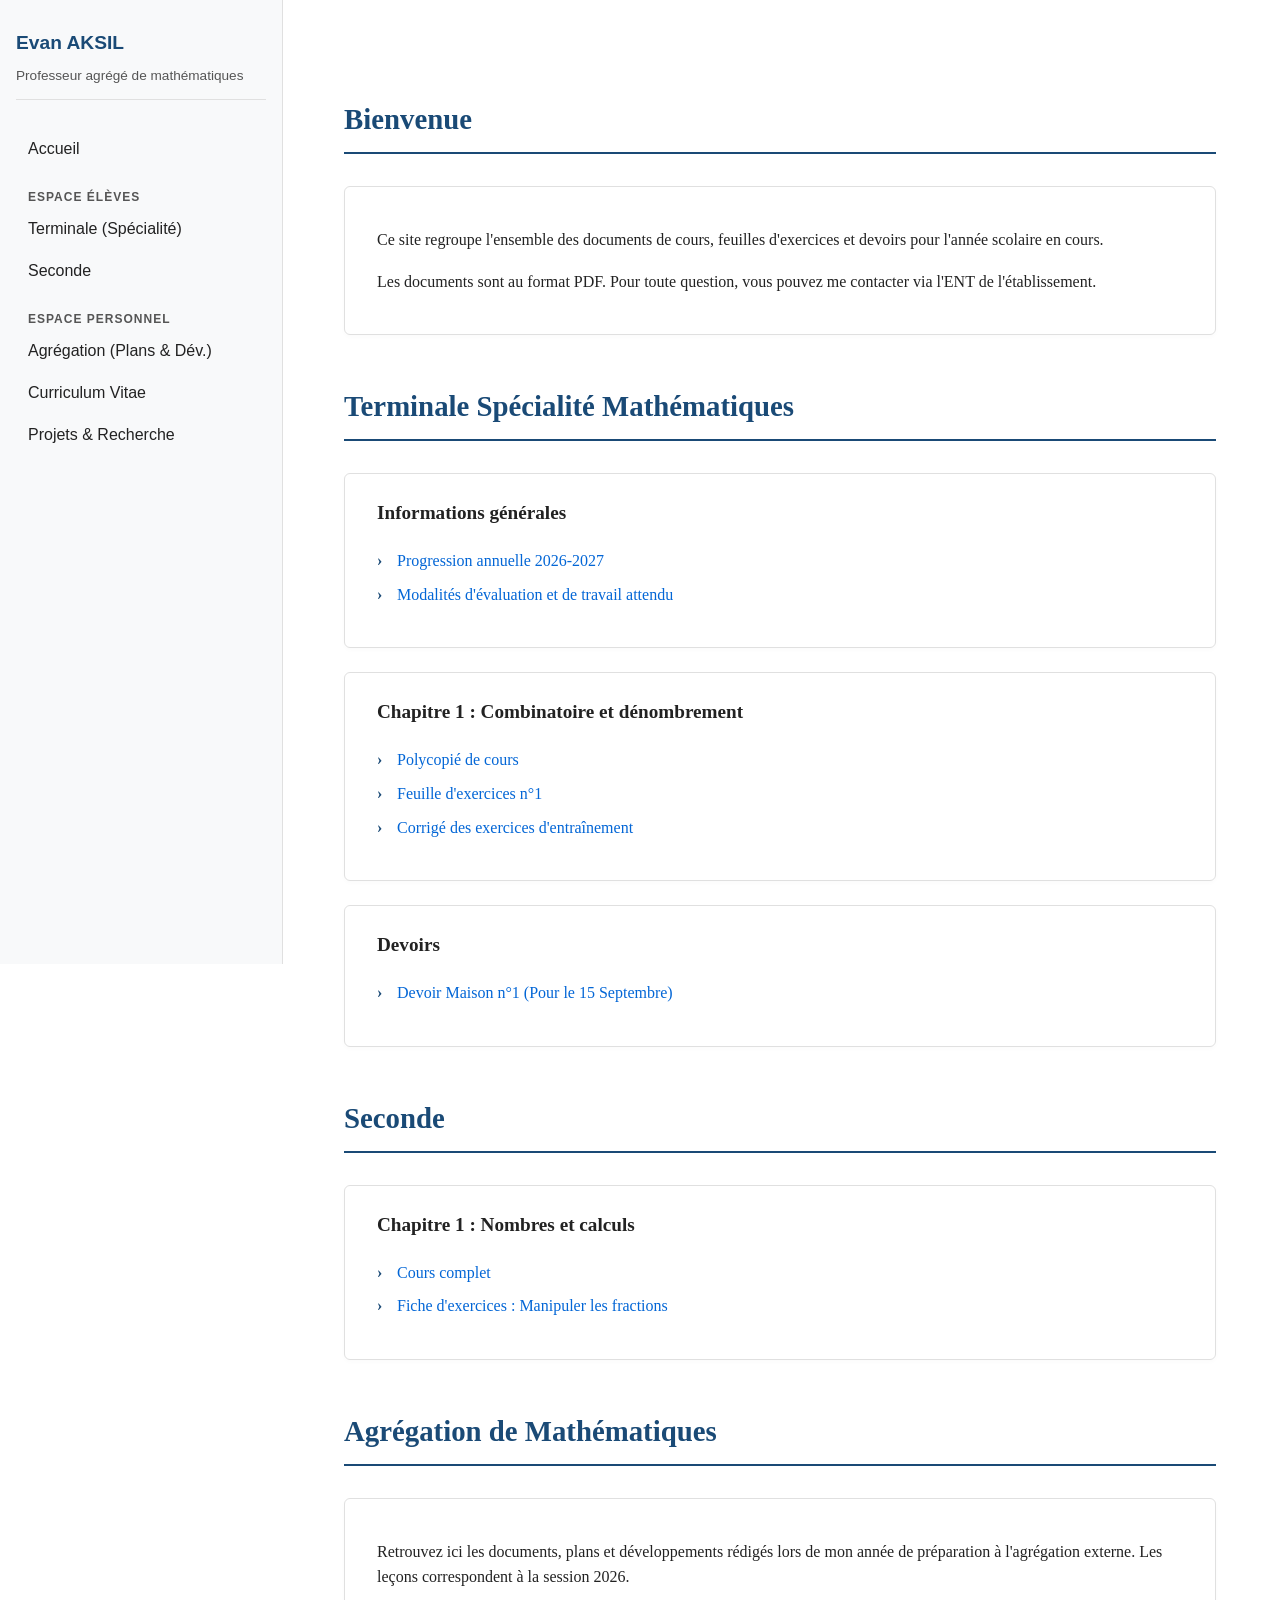
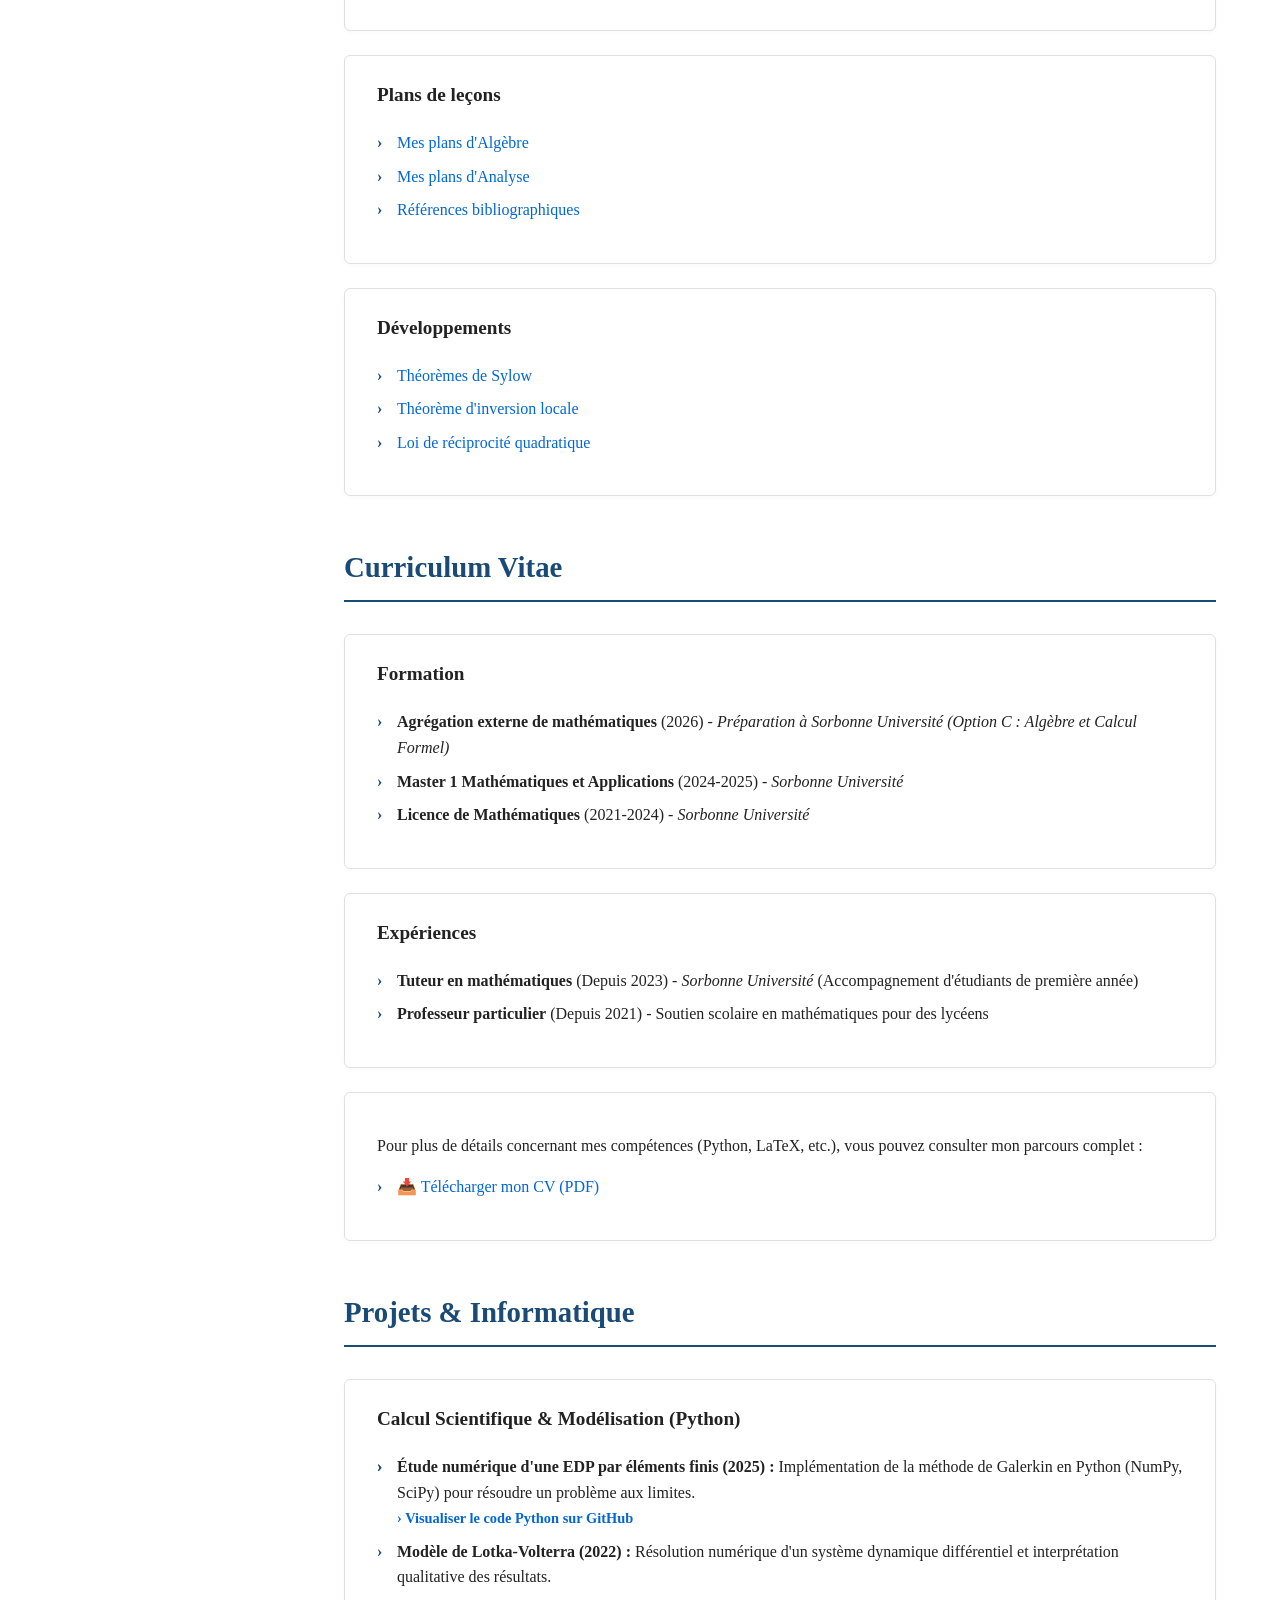
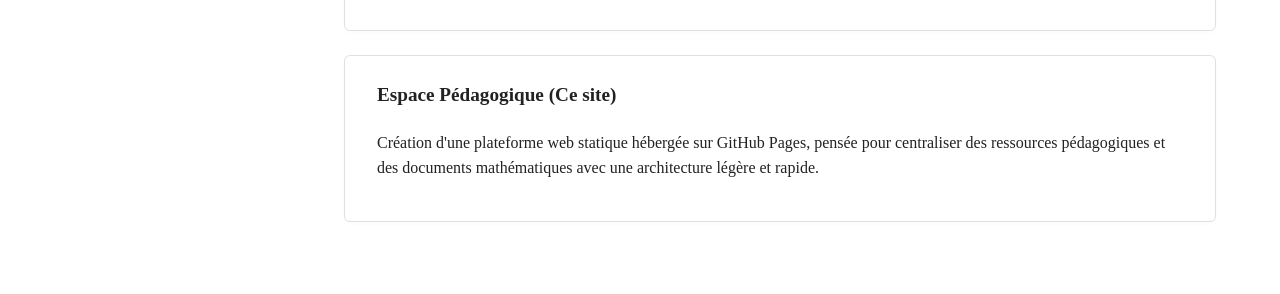
==== index.html @ c9515643 "Update index.html" ====
<!DOCTYPE html>
<html lang="fr">
<head>
    <meta charset="UTF-8">
    <meta name="viewport" content="width=device-width, initial-scale=1.0">
    <title>Mathématiques - M. AKSIL</title>
    <link rel="stylesheet" href="style.css">
</head>
<body>

    <!-- MENU LATÉRAL -->
    <nav class="sidebar">
        <div class="profile">
            <h1>Evan AKSIL</h1>
            <p class="subtitle">Professeur agrégé de mathématiques</p>
        </div>
        
        <ul class="nav-links">
            <li><a href="#accueil">Accueil</a></li>
            
            <li class="menu-header">ESPACE ÉLÈVES</li>
            <li><a href="#terminale">Terminale (Spécialité)</a></li>
            <li><a href="#seconde">Seconde</a></li>
            
            <li class="menu-header">ESPACE PERSONNEL</li>
            <li><a href="#agregation">Agrégation (Plans & Dév.)</a></li>
            <li><a href="#cv">Curriculum Vitae</a></li>
            <li><a href="#projets">Projets & Recherche</a></li>
        </ul>
    </nav>

    <!-- CONTENU PRINCIPAL -->
    <main class="content">
        
        <!-- SECTION ACCUEIL -->
        <section id="accueil">
            <h2>Bienvenue</h2>
            <div class="block">
                <p>Ce site regroupe l'ensemble des documents de cours, feuilles d'exercices et devoirs pour l'année scolaire en cours.</p>
                <p>Les documents sont au format PDF. Pour toute question, vous pouvez me contacter via l'ENT de l'établissement.</p>
            </div>
        </section>

        <!-- SECTION TERMINALE -->
        <section id="terminale">
            <h2>Terminale Spécialité Mathématiques</h2>
            
            <div class="block">
                <h3>Informations générales</h3>
                <ul class="doc-list">
                    <li><a href="#">Progression annuelle 2026-2027</a></li>
                    <li><a href="#">Modalités d'évaluation et de travail attendu</a></li>
                </ul>
            </div>

            <div class="block">
                <h3>Chapitre 1 : Combinatoire et dénombrement</h3>
                <ul class="doc-list">
                    <li><a href="#">Polycopié de cours</a></li>
                    <li><a href="#">Feuille d'exercices n°1</a></li>
                    <li><a href="#">Corrigé des exercices d'entraînement</a></li>
                </ul>
            </div>

            <div class="block">
                <h3>Devoirs</h3>
                <ul class="doc-list">
                    <li><a href="#">Devoir Maison n°1 (Pour le 15 Septembre)</a></li>
                </ul>
            </div>
        </section>

        <!-- SECTION SECONDE -->
        <section id="seconde">
            <h2>Seconde</h2>
            
            <div class="block">
                <h3>Chapitre 1 : Nombres et calculs</h3>
                <ul class="doc-list">
                    <li><a href="#">Cours complet</a></li>
                    <li><a href="#">Fiche d'exercices : Manipuler les fractions</a></li>
                </ul>
            </div>
        </section>

        <!-- SECTION AGRÉGATION -->
        <section id="agregation">
            <h2>Agrégation de Mathématiques</h2>
            <div class="block">
                <p>Retrouvez ici les documents, plans et développements rédigés lors de mon année de préparation à l'agrégation externe. Les leçons correspondent à la session 2026.</p>
            </div>
            
            <div class="block">
                <h3>Plans de leçons</h3>
                <ul class="doc-list">
                    <li><a href="ilovepdf_merged2.pdf" target="_blank">Mes plans d'Algèbre</a></li>
                    <li><a href="ilovepdf_merged.pdf" target="_blank">Mes plans d'Analyse</a></li>
                    <li><a href="#">Références bibliographiques</a></li>
                </ul>
            </div>

            <div class="block">
                <h3>Développements</h3>
                <ul class="doc-list">
                    <li><a href="#">Théorèmes de Sylow</a></li>
                    <li><a href="#">Théorème d'inversion locale</a></li>
                    <li><a href="#">Loi de réciprocité quadratique</a></li>
                </ul>
            </div>
        </section>

        <!-- SECTION CV -->
        <section id="cv">
            <h2>Curriculum Vitae</h2>
            
            <div class="block">
                <h3>Formation</h3>
                <ul class="doc-list">
                    <li><strong>Agrégation externe de mathématiques</strong> (2026) - <em>Préparation à Sorbonne Université (Option C : Algèbre et Calcul Formel)</em></li>
                    <li><strong>Master 1 Mathématiques et Applications</strong> (2024-2025) - <em>Sorbonne Université</em></li>
                    <li><strong>Licence de Mathématiques</strong> (2021-2024) - <em>Sorbonne Université</em></li>
                </ul>
            </div>

            <div class="block">
                <h3>Expériences</h3>
                <ul class="doc-list">
                    <li><strong>Tuteur en mathématiques</strong> (Depuis 2023) - <em>Sorbonne Université</em> (Accompagnement d'étudiants de première année)</li>
                    <li><strong>Professeur particulier</strong> (Depuis 2021) - Soutien scolaire en mathématiques pour des lycéens</li>
                </ul>
            </div>

            <div class="block">
                <p>Pour plus de détails concernant mes compétences (Python, LaTeX, etc.), vous pouvez consulter mon parcours complet :</p>
                <ul class="doc-list">
                    <li><a href="chemin/vers/ton_cv.pdf">📥 Télécharger mon CV (PDF)</a></li>
                </ul>
            </div>
        </section>

        <section id="projets">
            <h2>Projets & Informatique</h2>
            
            <div class="block">
                <h3>Calcul Scientifique & Modélisation (Python)</h3>
                <ul class="doc-list">
                    <li>
    <li>
    <strong>Étude numérique d'une EDP par éléments finis (2025) :</strong> Implémentation de la méthode de Galerkin en Python (NumPy, SciPy) pour résoudre un problème aux limites.
    <br>
    <a href="https://github.com/EvanAksil/EvanAksil-.github.io/blob/main/projet_edp.ipynb" target="_blank" style="color: #0366d6; font-size: 0.9em; font-weight: bold; text-decoration: none;">
        › Visualiser le code Python sur GitHub
    </a>
</li>
</li>
                    <li><strong>Modèle de Lotka-Volterra (2022) :</strong> Résolution numérique d'un système dynamique différentiel et interprétation qualitative des résultats.</li>
                </ul>
            </div>

            <div class="block">
                <h3>Espace Pédagogique (Ce site)</h3>
                <p>Création d'une plateforme web statique hébergée sur GitHub Pages, pensée pour centraliser des ressources pédagogiques et des documents mathématiques avec une architecture légère et rapide.</p>
            </div>
        </section>

    </main>

</body>
</html>
---- style.css ----
/* VARIABLES DE COULEURS (Sobres et épurées) */
:root {
    --bg-white: #ffffff;
    --text-main: #222222;
    --text-light: #555555;
    --sidebar-bg: #f8f9fa; /* Gris très clair pour le menu */
    --border-color: #e0e0e0;
    --accent-color: #1a4a76; /* Bleu académique très sobre */
}

/* BASE */
body {
    margin: 0;
    padding: 0;
    display: flex;
    min-height: 100vh;
    background-color: var(--bg-white);
    color: var(--text-main);
    scroll-behavior: smooth; /* Défilement doux quand on clique dans le menu */
}

/* TYPOGRAPHIE */
.content {
    font-family: "Georgia", "Palatino", serif; /* Style académique / LaTeX */
    line-height: 1.6;
}
.sidebar {
    font-family: -apple-system, BlinkMacSystemFont, "Segoe UI", Roboto, sans-serif; /* Interface moderne */
}

/* MENU LATÉRAL */
.sidebar {
    width: 250px;
    background-color: var(--sidebar-bg);
    border-right: 1px solid var(--border-color);
    position: fixed;
    height: 100vh;
    overflow-y: auto;
    padding: 2rem 1rem;
}

.profile h1 {
    font-size: 1.2rem;
    margin: 0 0 5px 0;
    color: var(--accent-color);
}

.profile .subtitle {
    font-size: 0.85rem;
    color: var(--text-light);
    margin-bottom: 2rem;
    padding-bottom: 1rem;
    border-bottom: 1px solid var(--border-color);
}

.nav-links {
    list-style: none;
    padding: 0;
    margin: 0;
}

.nav-links li {
    margin-bottom: 0.5rem;
}

.nav-links a {
    text-decoration: none;
    color: var(--text-main);
    display: block;
    padding: 8px 12px;
    border-radius: 4px;
    transition: background-color 0.2s, color 0.2s;
}

.nav-links a:hover {
    background-color: var(--border-color);
    color: var(--accent-color);
}

/* TITRES DES RUBRIQUES DANS LE MENU */
.menu-header {
    font-size: 0.75rem;
    font-weight: bold;
    color: var(--text-light);
    letter-spacing: 1px;
    margin-top: 1.5rem;
    margin-bottom: 0.5rem;
    padding-left: 12px;
}

/* CONTENU PRINCIPAL */
.content {
    margin-left: 280px; /* Laisse la place au menu fixe */
    padding: 3rem 4rem;
    max-width: 900px;
    width: 100%;
}

.content h2 {
    color: var(--accent-color);
    font-size: 1.8rem;
    border-bottom: 2px solid var(--accent-color);
    padding-bottom: 10px;
    margin-top: 3rem;
    margin-bottom: 2rem;
}

/* LES BLOCS DE CONTENU */
.block {
    background-color: var(--bg-white);
    border: 1px solid var(--border-color);
    border-radius: 6px; /* Coins légèrement arrondis */
    padding: 1.5rem 2rem;
    margin-bottom: 1.5rem;
    box-shadow: 0 2px 5px rgba(0,0,0,0.02); /* Ombre ultra discrète */
}

.block h3 {
    margin-top: 0;
    font-size: 1.2rem;
    color: var(--text-main);
}

/* LISTES DE DOCUMENTS */
.doc-list {
    list-style: none;
    padding: 0;
}

.doc-list li {
    margin-bottom: 8px;
    padding-left: 20px;
    position: relative;
}

/* Petite flèche personnalisée devant les liens */
.doc-list li::before {
    content: "›";
    position: absolute;
    left: 0;
    color: var(--accent-color);
    font-weight: bold;
}

.doc-list a {
    color: #0366d6;
    text-decoration: none;
}

.doc-list a:hover {
    text-decoration: underline;
}
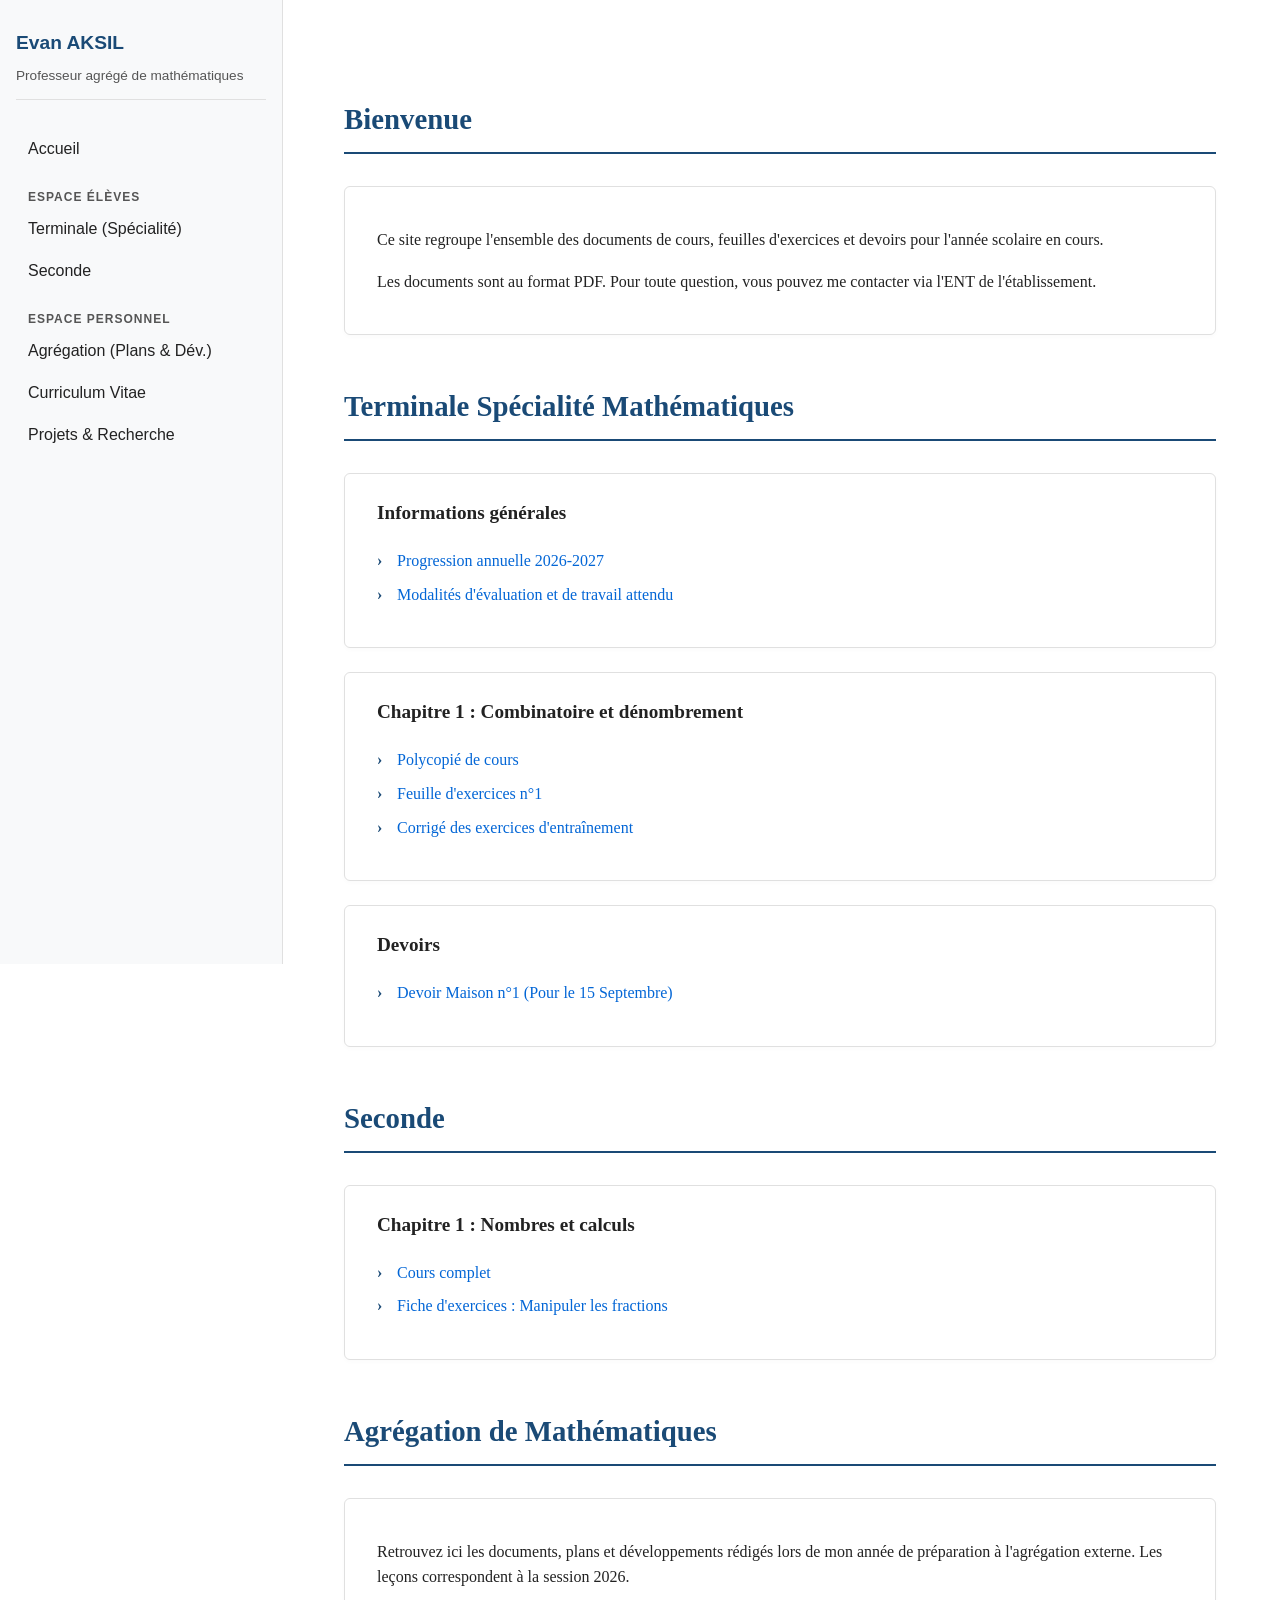
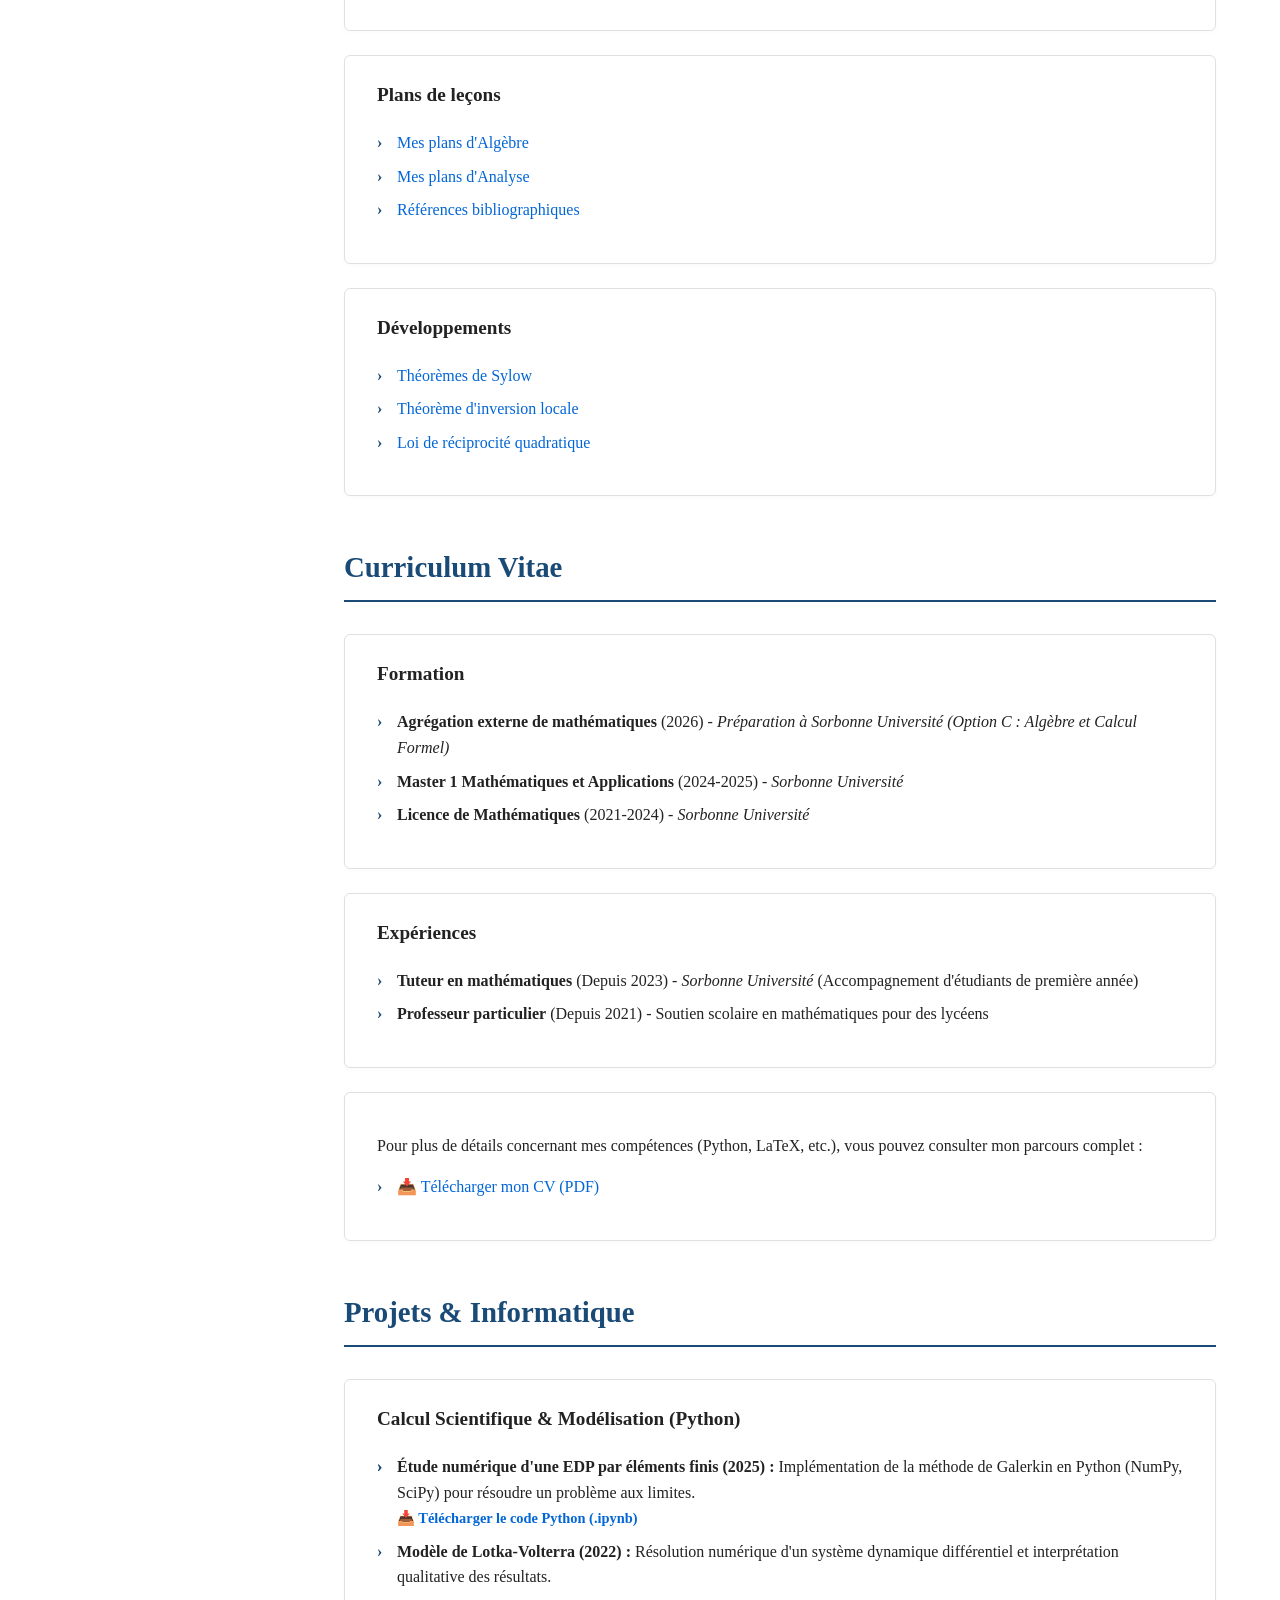
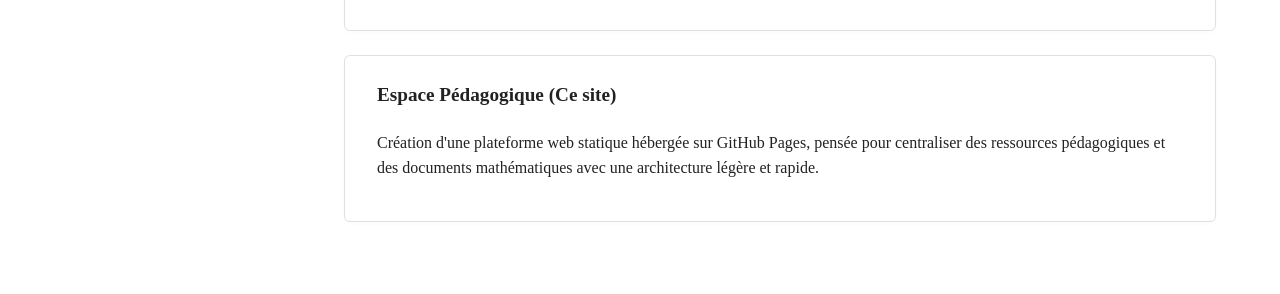
==== commit 8770108a: "Update index.html" ====
--- a/index.html
+++ b/index.html
@@ -146,10 +146,11 @@
                 <ul class="doc-list">
                     <li>
     <li>
+    
     <strong>Étude numérique d'une EDP par éléments finis (2025) :</strong> Implémentation de la méthode de Galerkin en Python (NumPy, SciPy) pour résoudre un problème aux limites.
     <br>
-    <a href="https://github.com/EvanAksil/EvanAksil-.github.io/blob/main/projet_edp.ipynb" target="_blank" style="color: #0366d6; font-size: 0.9em; font-weight: bold; text-decoration: none;">
-        › Visualiser le code Python sur GitHub
+    <a href="projet_edp.ipynb" download style="color: #0366d6; font-size: 0.9em; font-weight: bold; text-decoration: none;">
+        📥 Télécharger le code Python (.ipynb)
     </a>
 </li>
 </li>
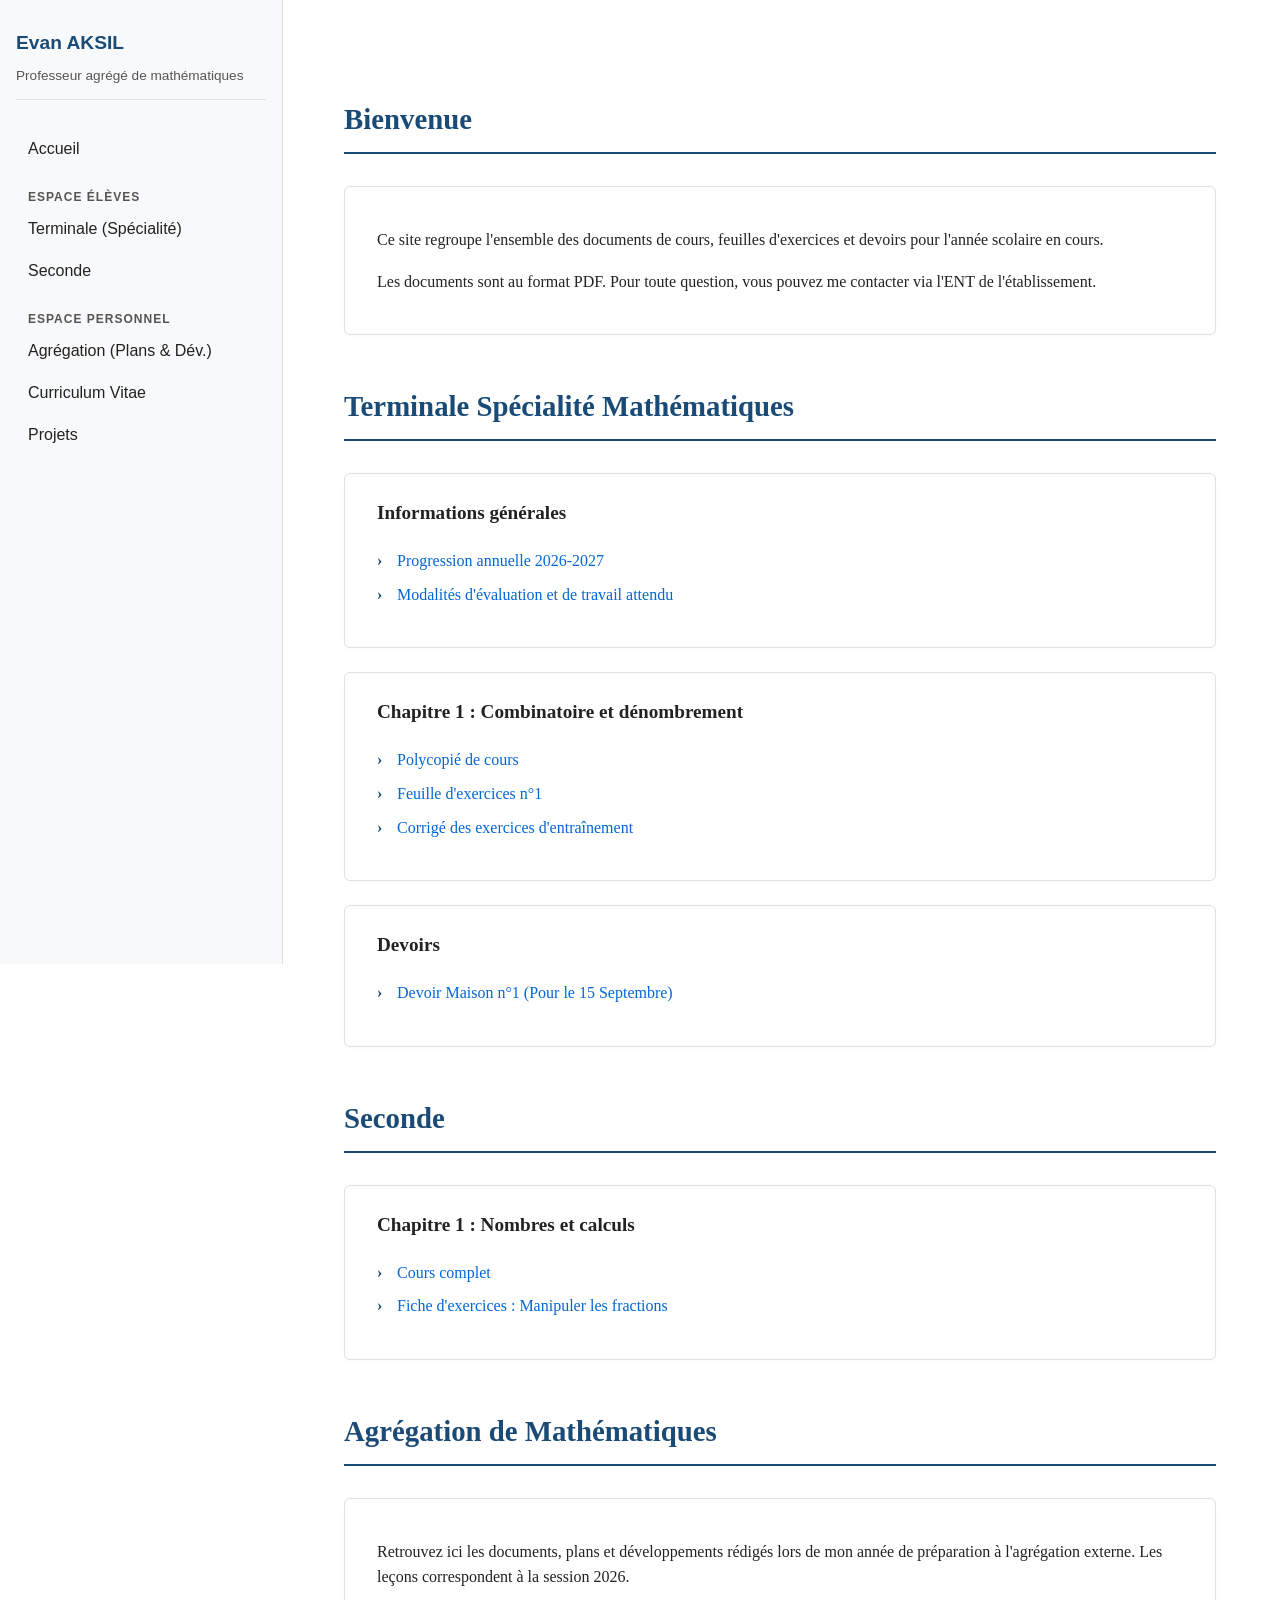
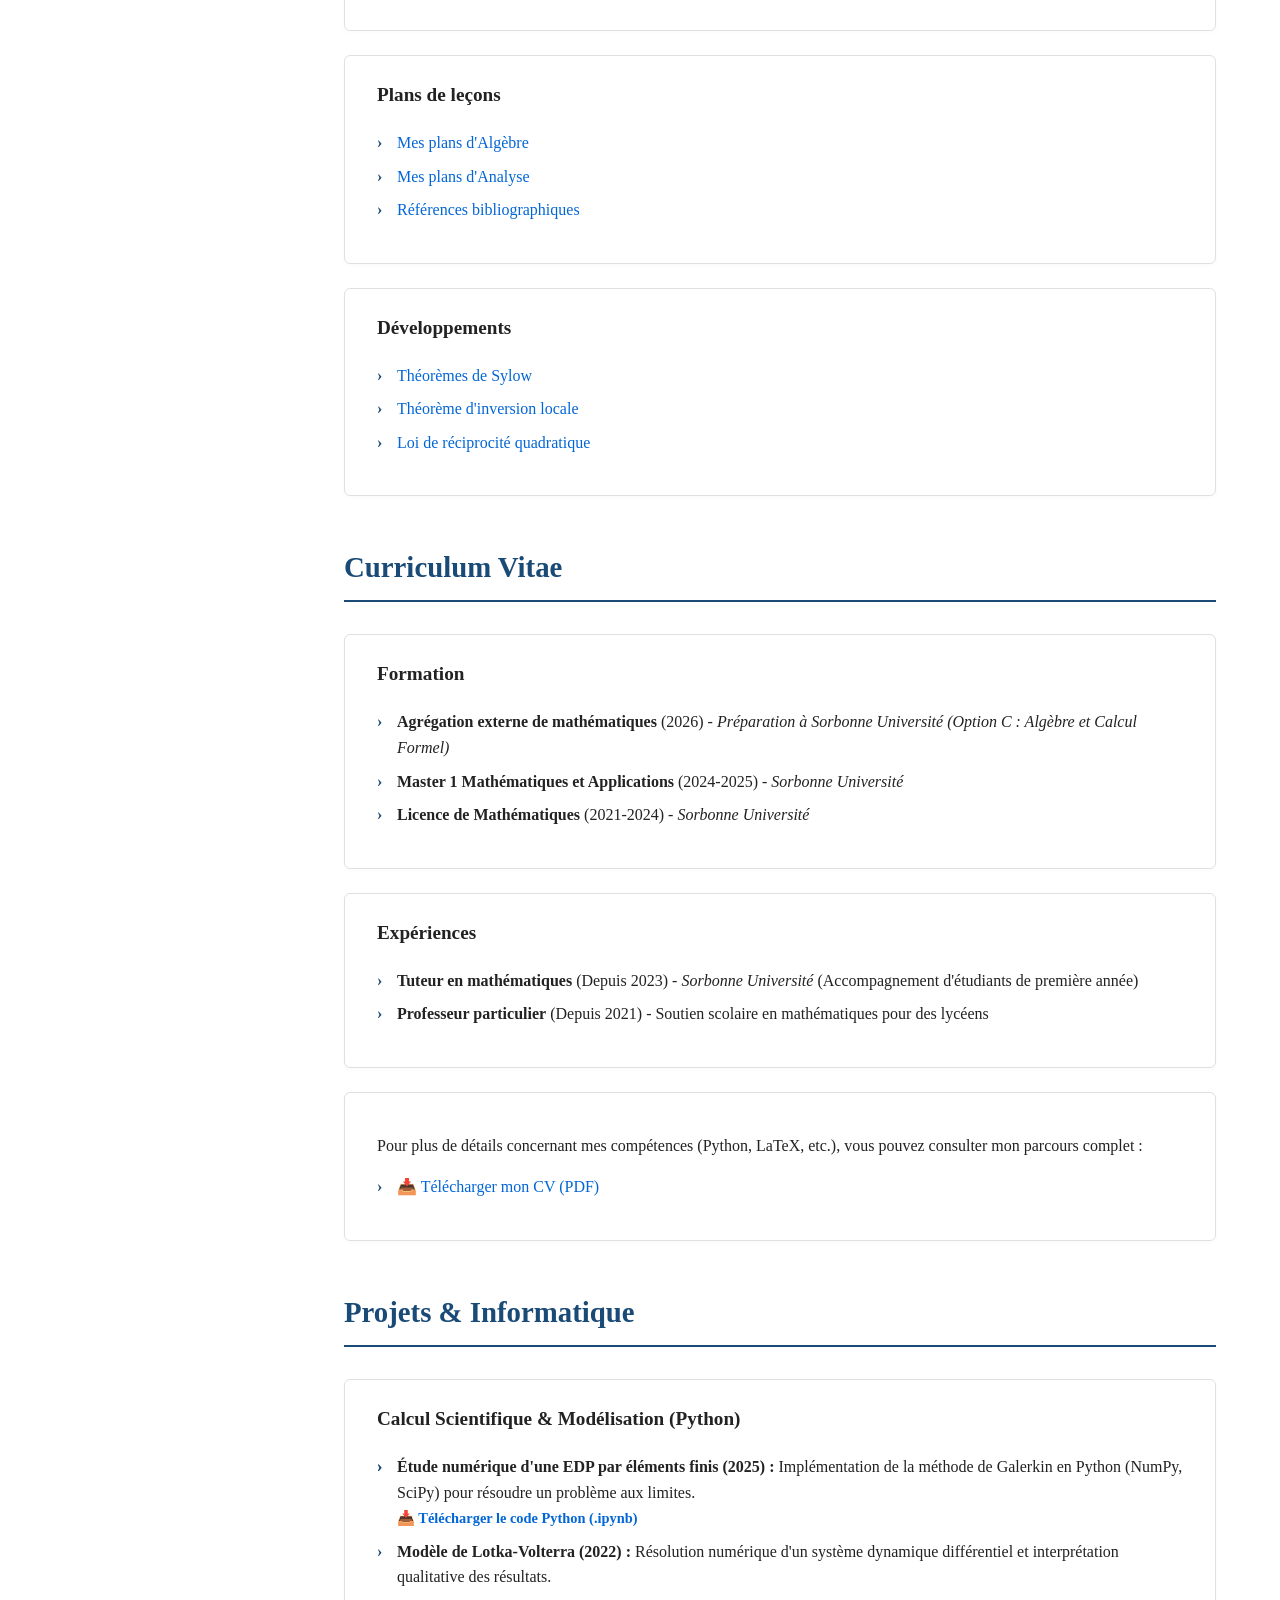
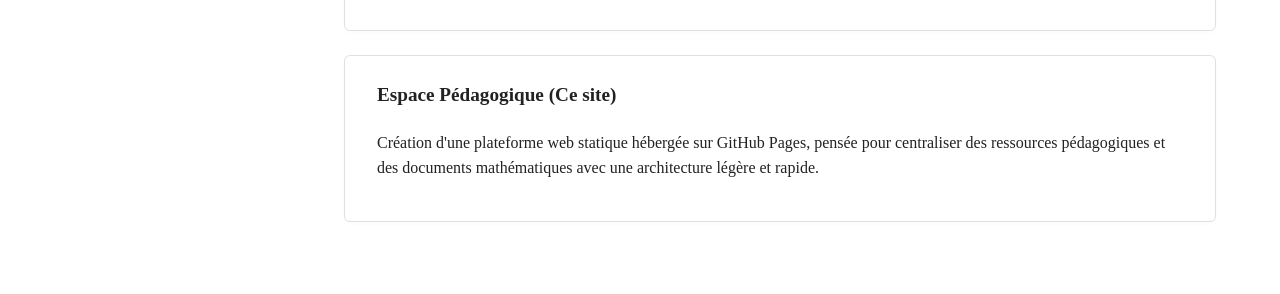
==== commit 6cf1537c: "Update index.html" ====
--- a/index.html
+++ b/index.html
@@ -25,7 +25,7 @@
             <li class="menu-header">ESPACE PERSONNEL</li>
             <li><a href="#agregation">Agrégation (Plans & Dév.)</a></li>
             <li><a href="#cv">Curriculum Vitae</a></li>
-            <li><a href="#projets">Projets & Recherche</a></li>
+            <li><a href="#projets">Projets</a></li>
         </ul>
     </nav>
 
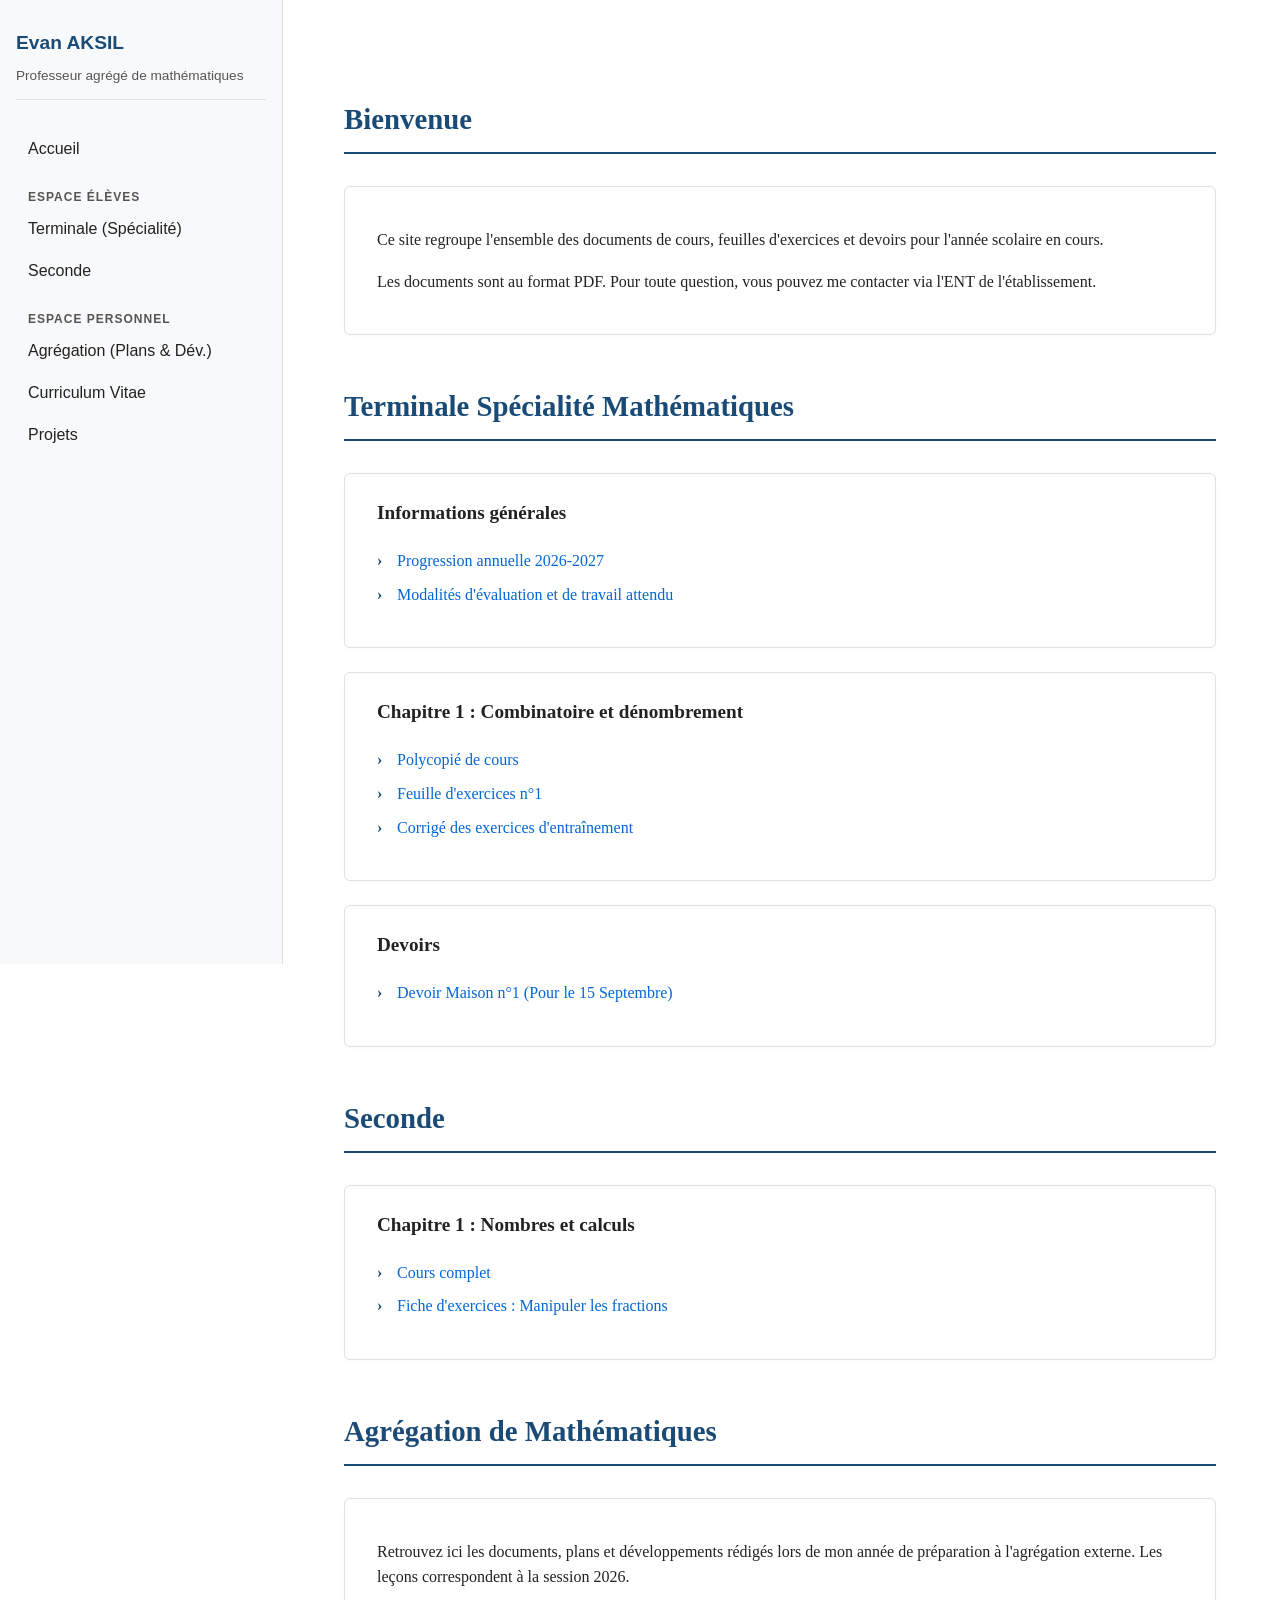
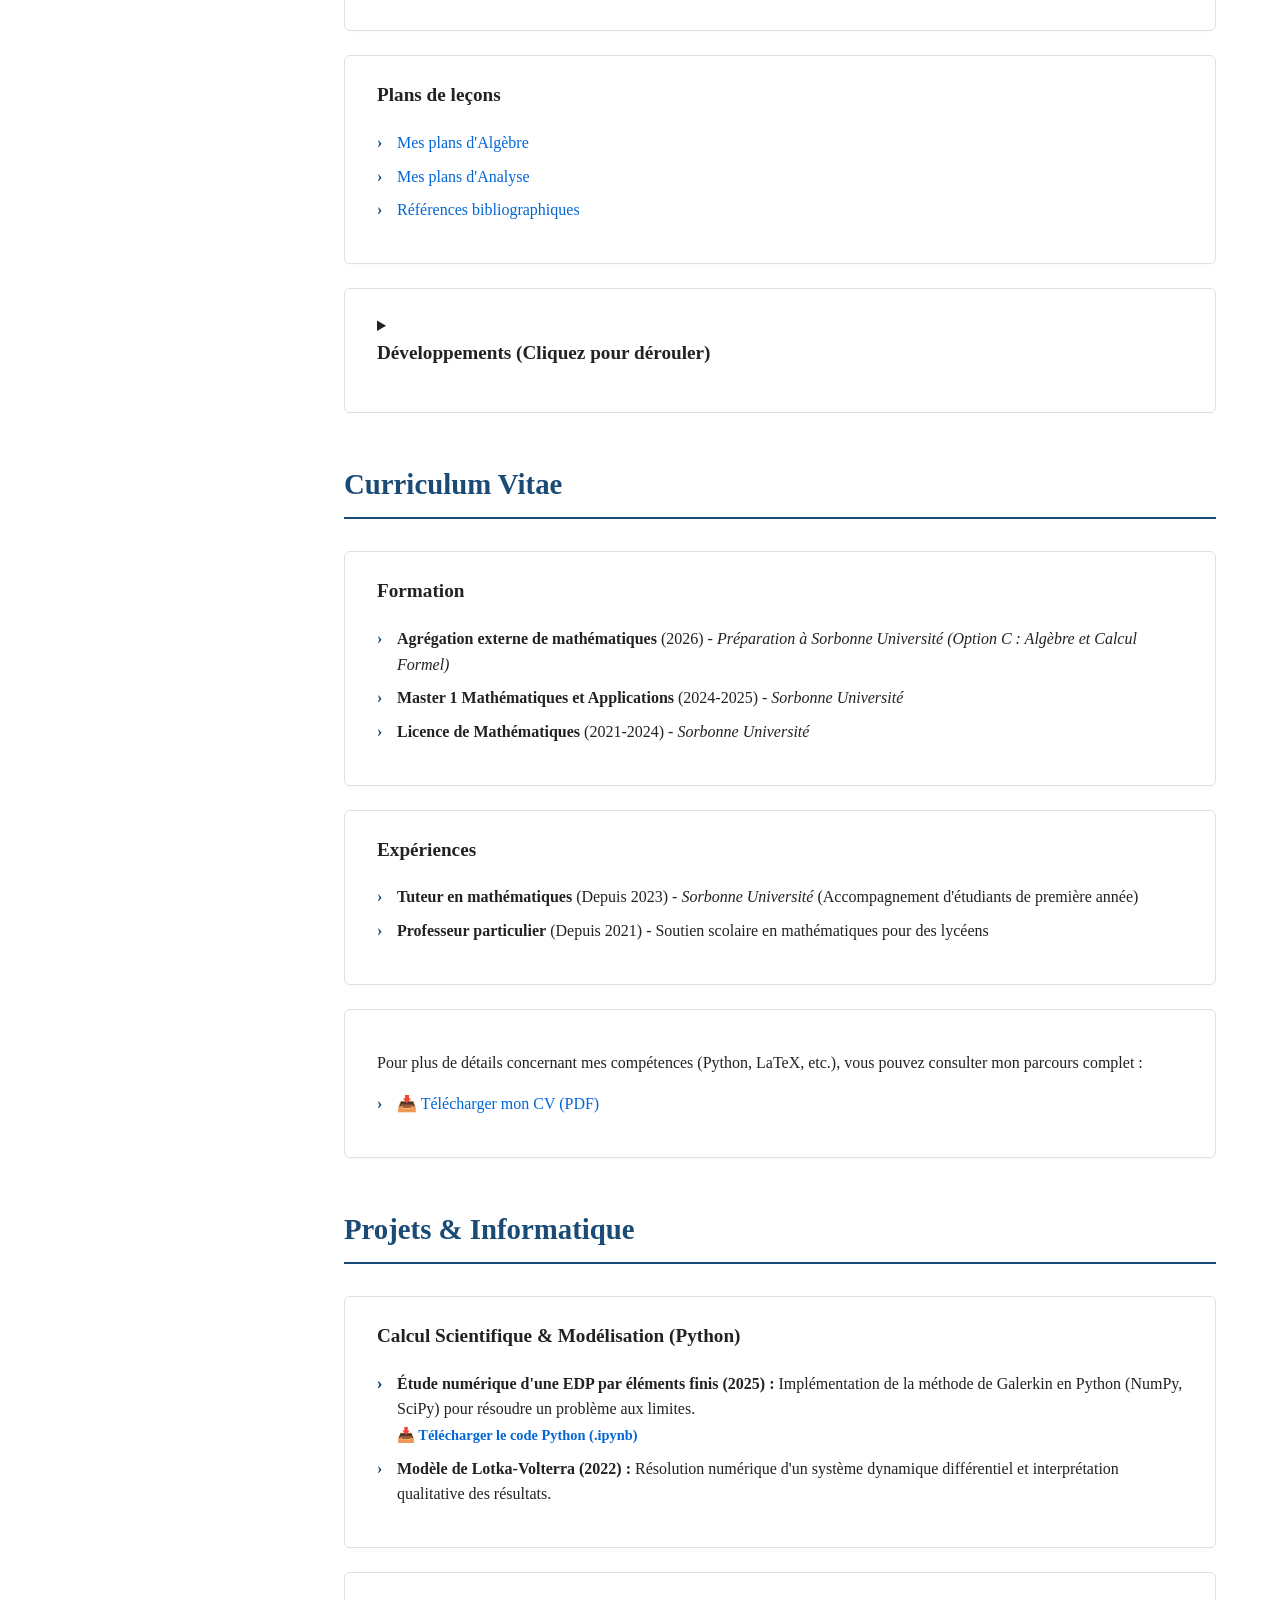
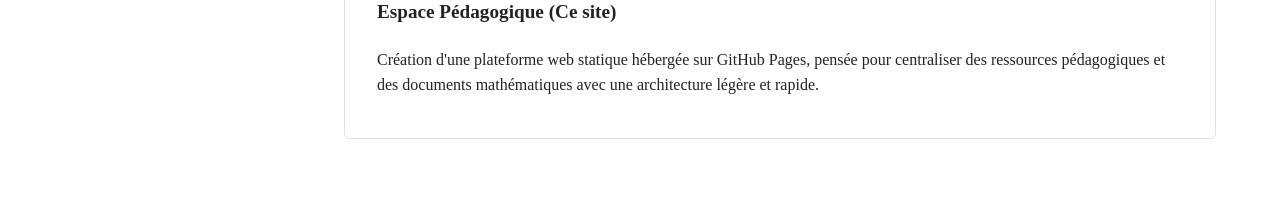
==== commit 4dd978ba: "Update index.html" ====
--- a/index.html
+++ b/index.html
@@ -100,12 +100,15 @@
             </div>
 
             <div class="block">
-                <h3>Développements</h3>
-                <ul class="doc-list">
-                    <li><a href="#">Théorèmes de Sylow</a></li>
-                    <li><a href="#">Théorème d'inversion locale</a></li>
-                    <li><a href="#">Loi de réciprocité quadratique</a></li>
-                </ul>
+                <details>
+                    <summary><h3>Développements (Cliquez pour dérouler)</h3></summary>
+                    <ul class="doc-list" style="margin-top: 15px;">
+                        <li><a href="dossier/dev_1.pdf" target="_blank">Théorèmes de Sylow</a></li>
+                        <li><a href="dossier/dev_2.pdf" target="_blank">Théorème d'inversion locale</a></li>
+                        <li><a href="dossier/dev_3.pdf" target="_blank">Loi de réciprocité quadratique</a></li>
+                        <!-- Ajoute tes autres développements ici -->
+                    </ul>
+                </details>
             </div>
         </section>
 
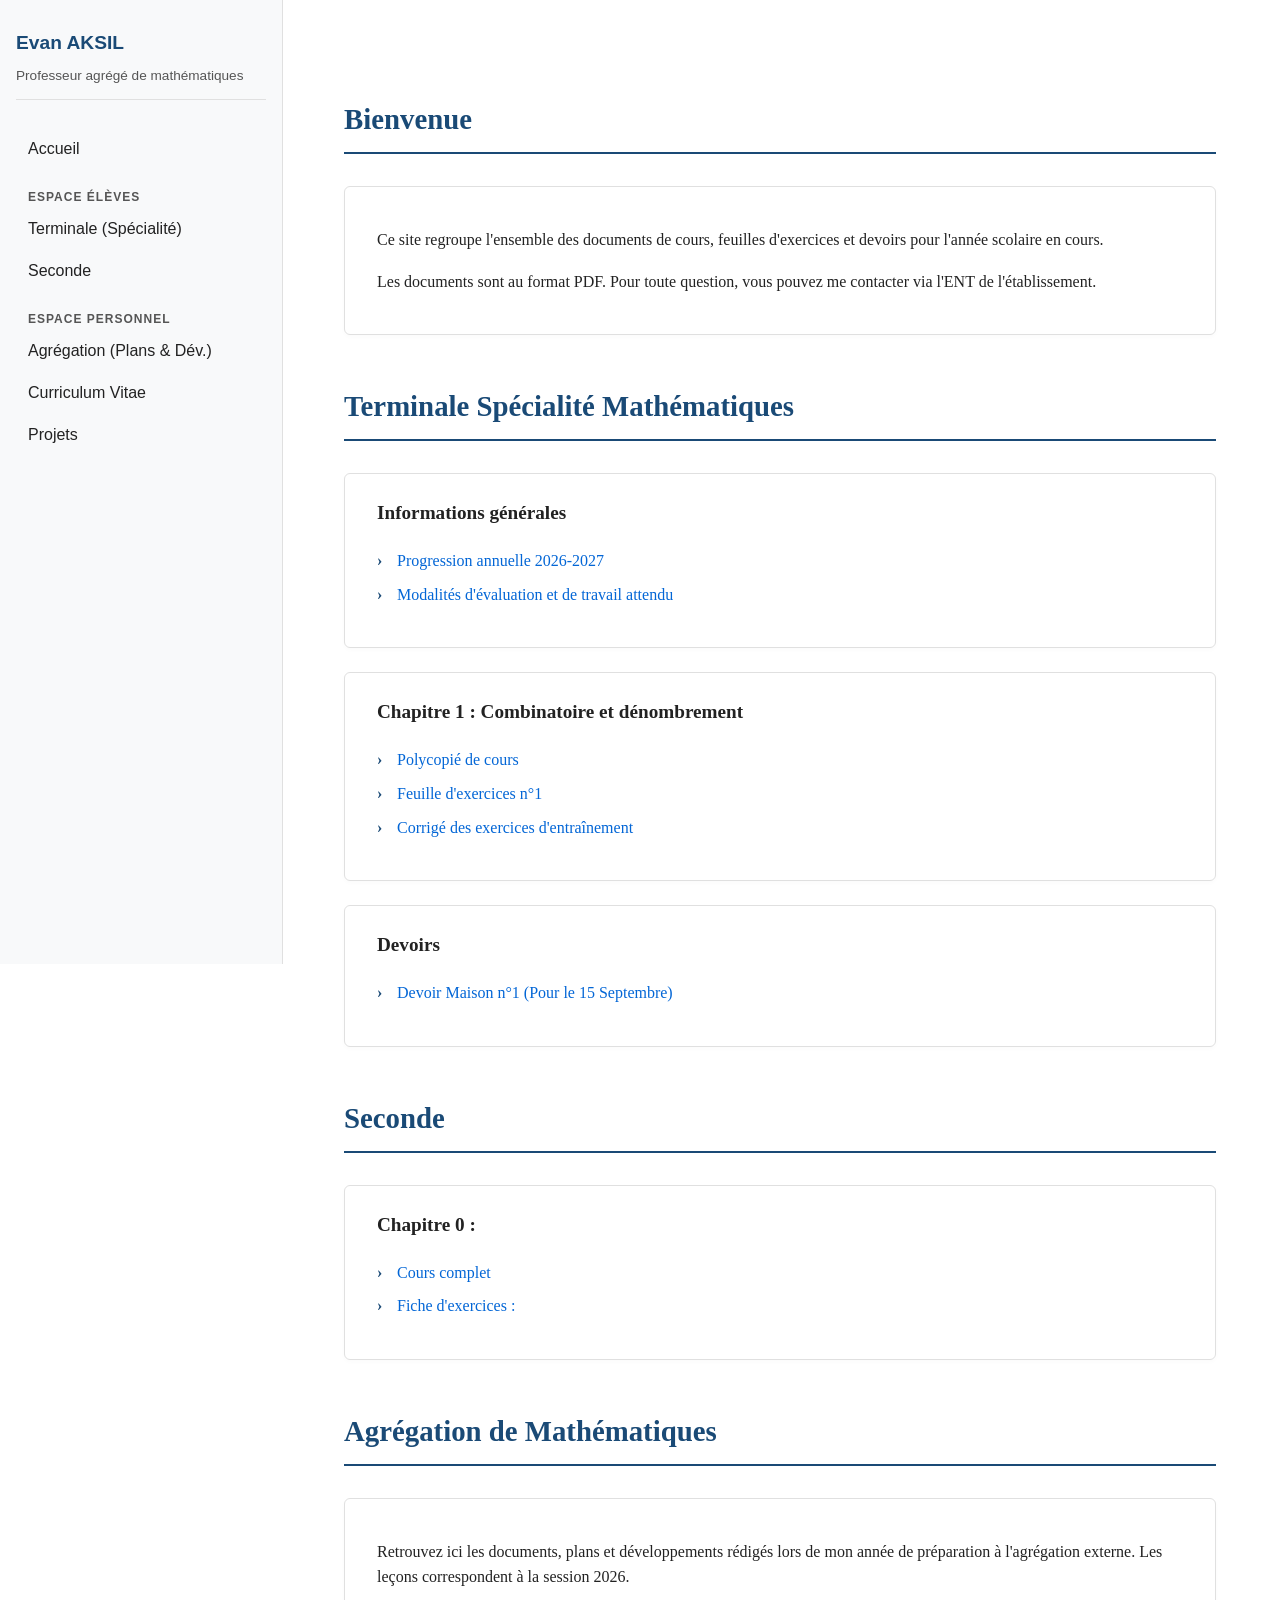
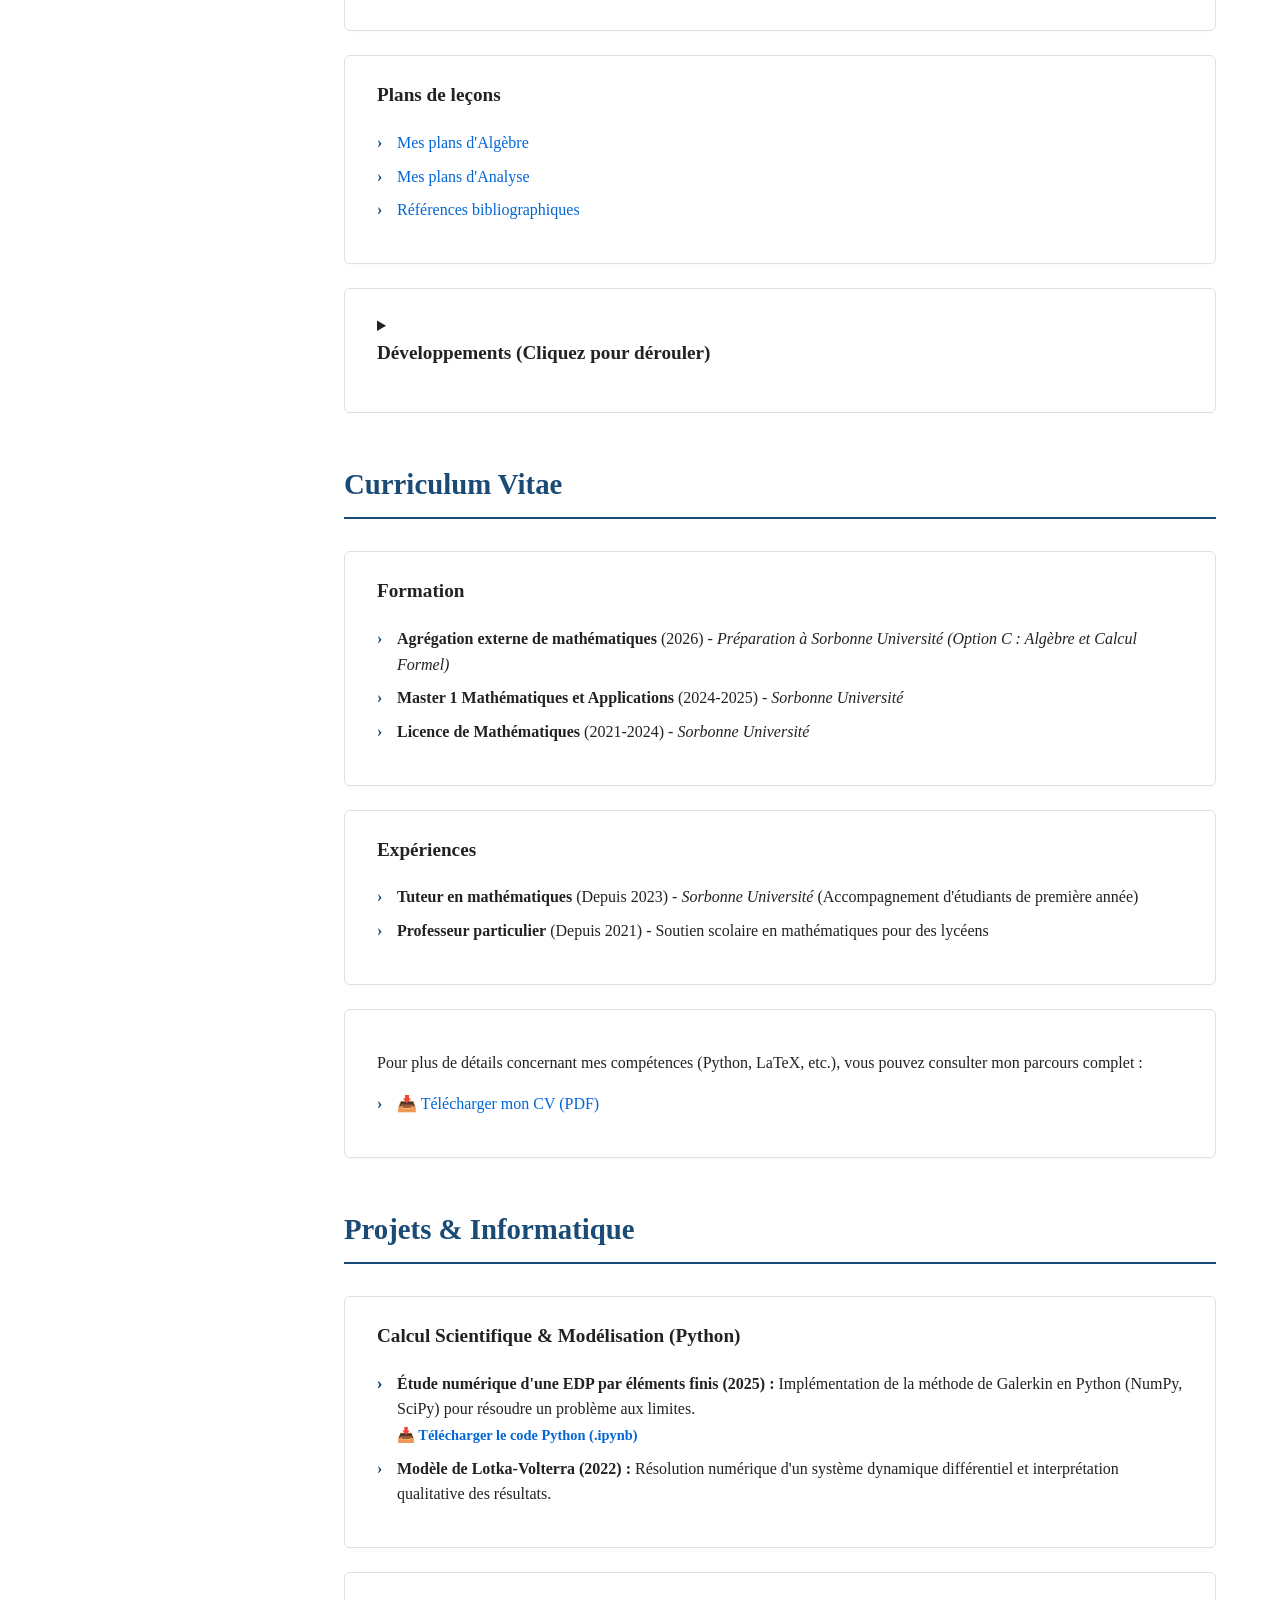
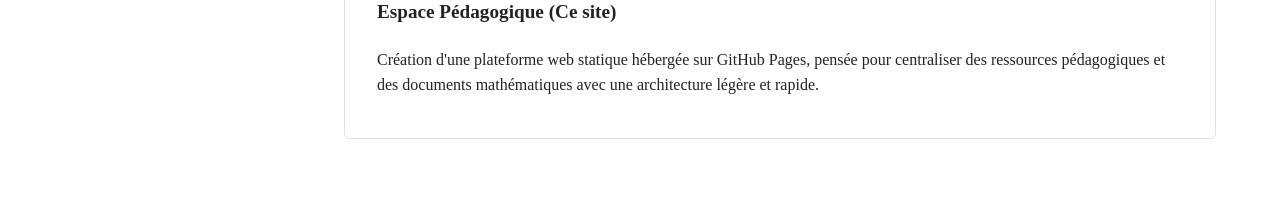
==== commit d9b64226: "Update index.html" ====
--- a/index.html
+++ b/index.html
@@ -71,14 +71,14 @@
         </section>
 
         <!-- SECTION SECONDE -->
-        <section id="seconde">
+        <section id="cinquieme">
             <h2>Seconde</h2>
             
             <div class="block">
-                <h3>Chapitre 1 : Nombres et calculs</h3>
+                <h3>Chapitre 0 : </h3>
                 <ul class="doc-list">
                     <li><a href="#">Cours complet</a></li>
-                    <li><a href="#">Fiche d'exercices : Manipuler les fractions</a></li>
+                    <li><a href="#">Fiche d'exercices : </a></li>
                 </ul>
             </div>
         </section>
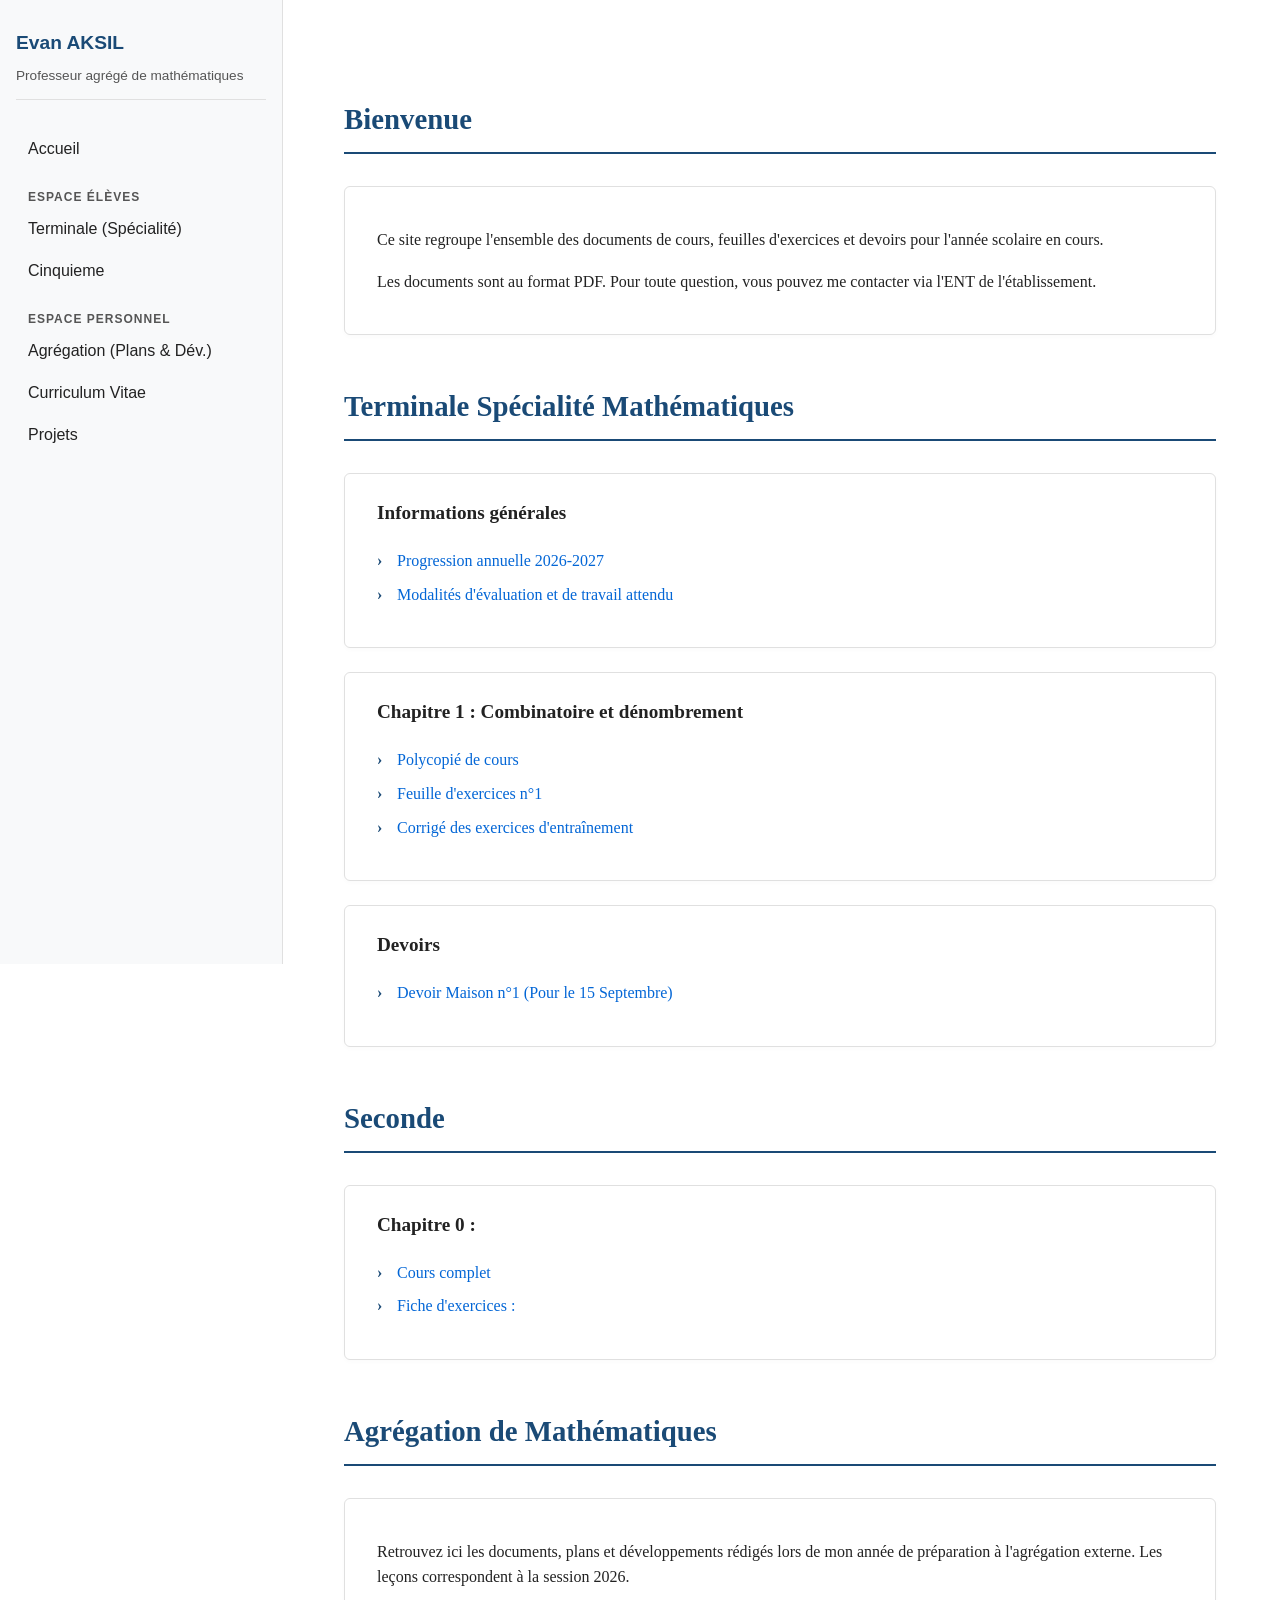
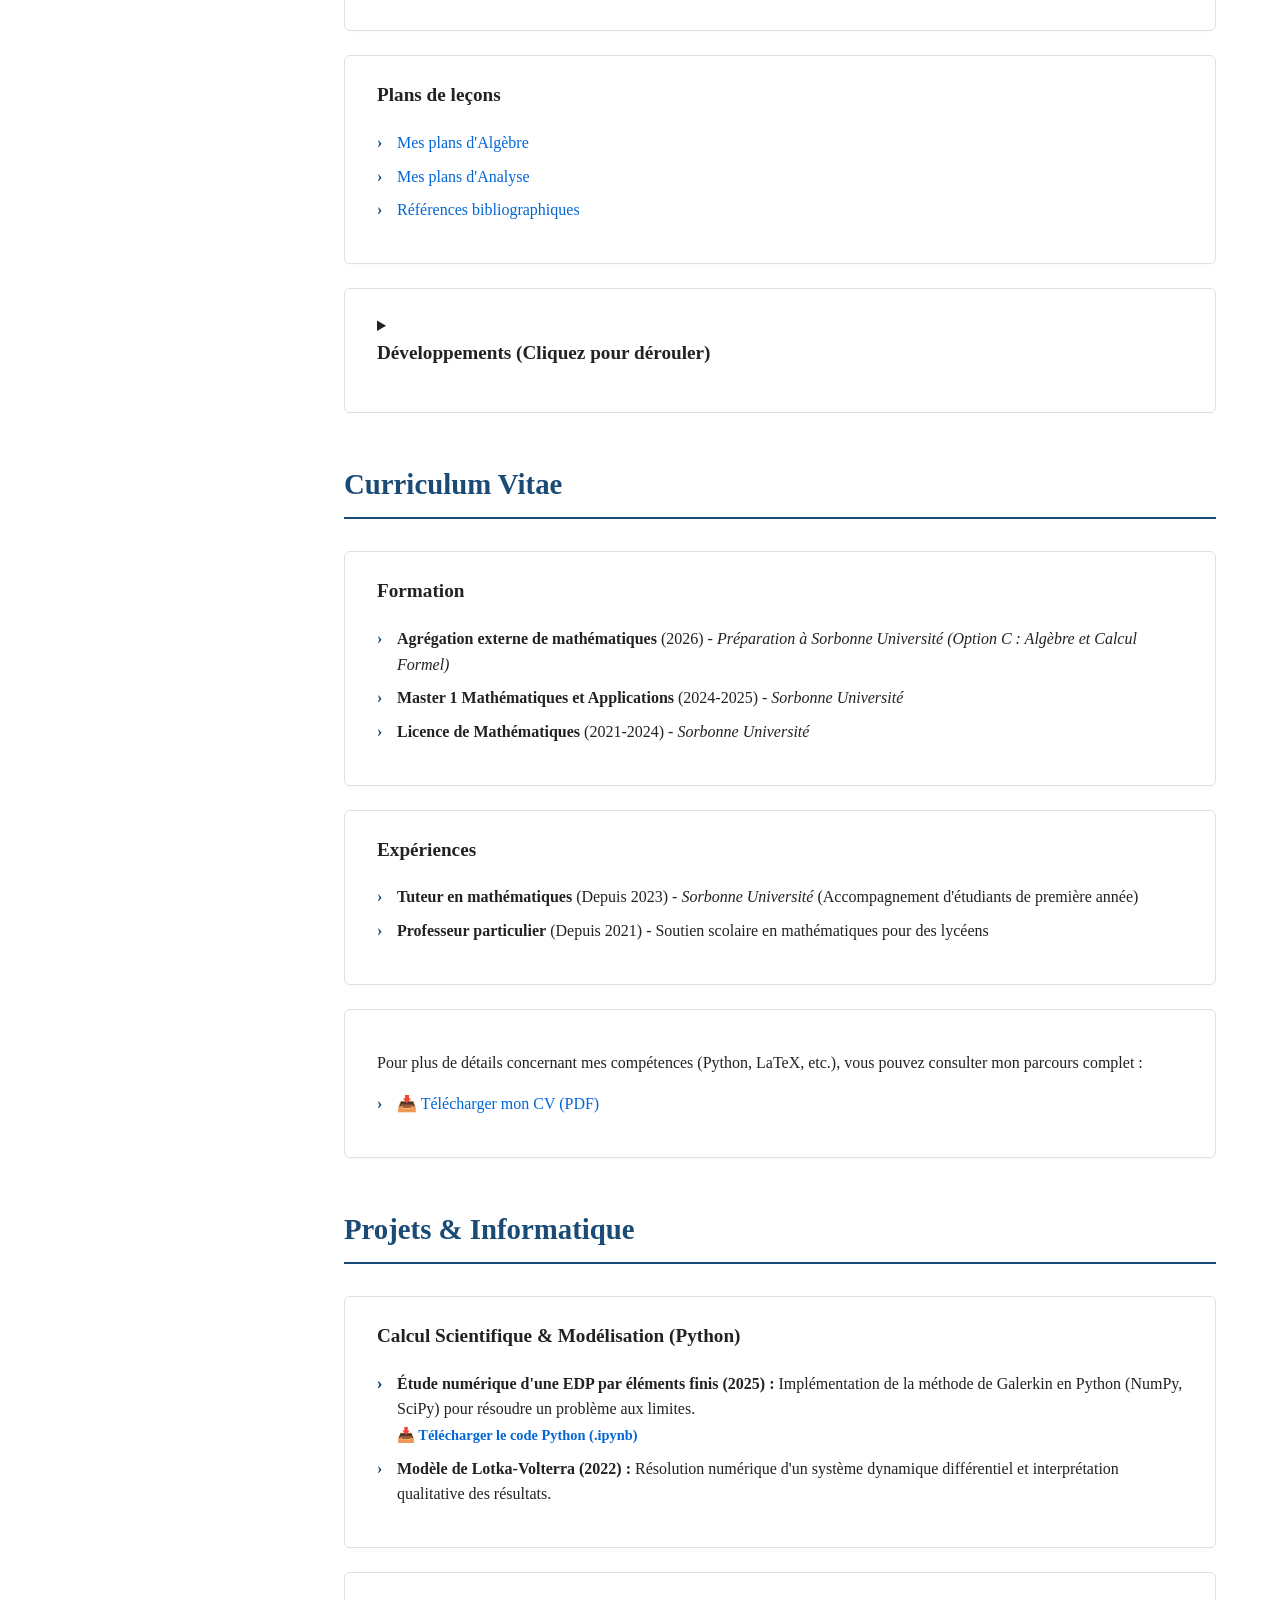
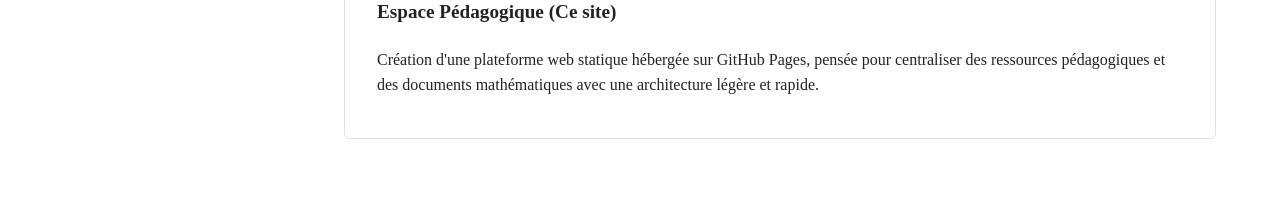
==== commit 6520b5cf: "Update index.html" ====
--- a/index.html
+++ b/index.html
@@ -20,7 +20,7 @@
             
             <li class="menu-header">ESPACE ÉLÈVES</li>
             <li><a href="#terminale">Terminale (Spécialité)</a></li>
-            <li><a href="#seconde">Seconde</a></li>
+            <li><a href="#cinquiem">Cinquieme</a></li>
             
             <li class="menu-header">ESPACE PERSONNEL</li>
             <li><a href="#agregation">Agrégation (Plans & Dév.)</a></li>
@@ -70,7 +70,7 @@
             </div>
         </section>
 
-        <!-- SECTION SECONDE -->
+        <!-- SECTION Cinquieme -->
         <section id="cinquieme">
             <h2>Seconde</h2>
             
